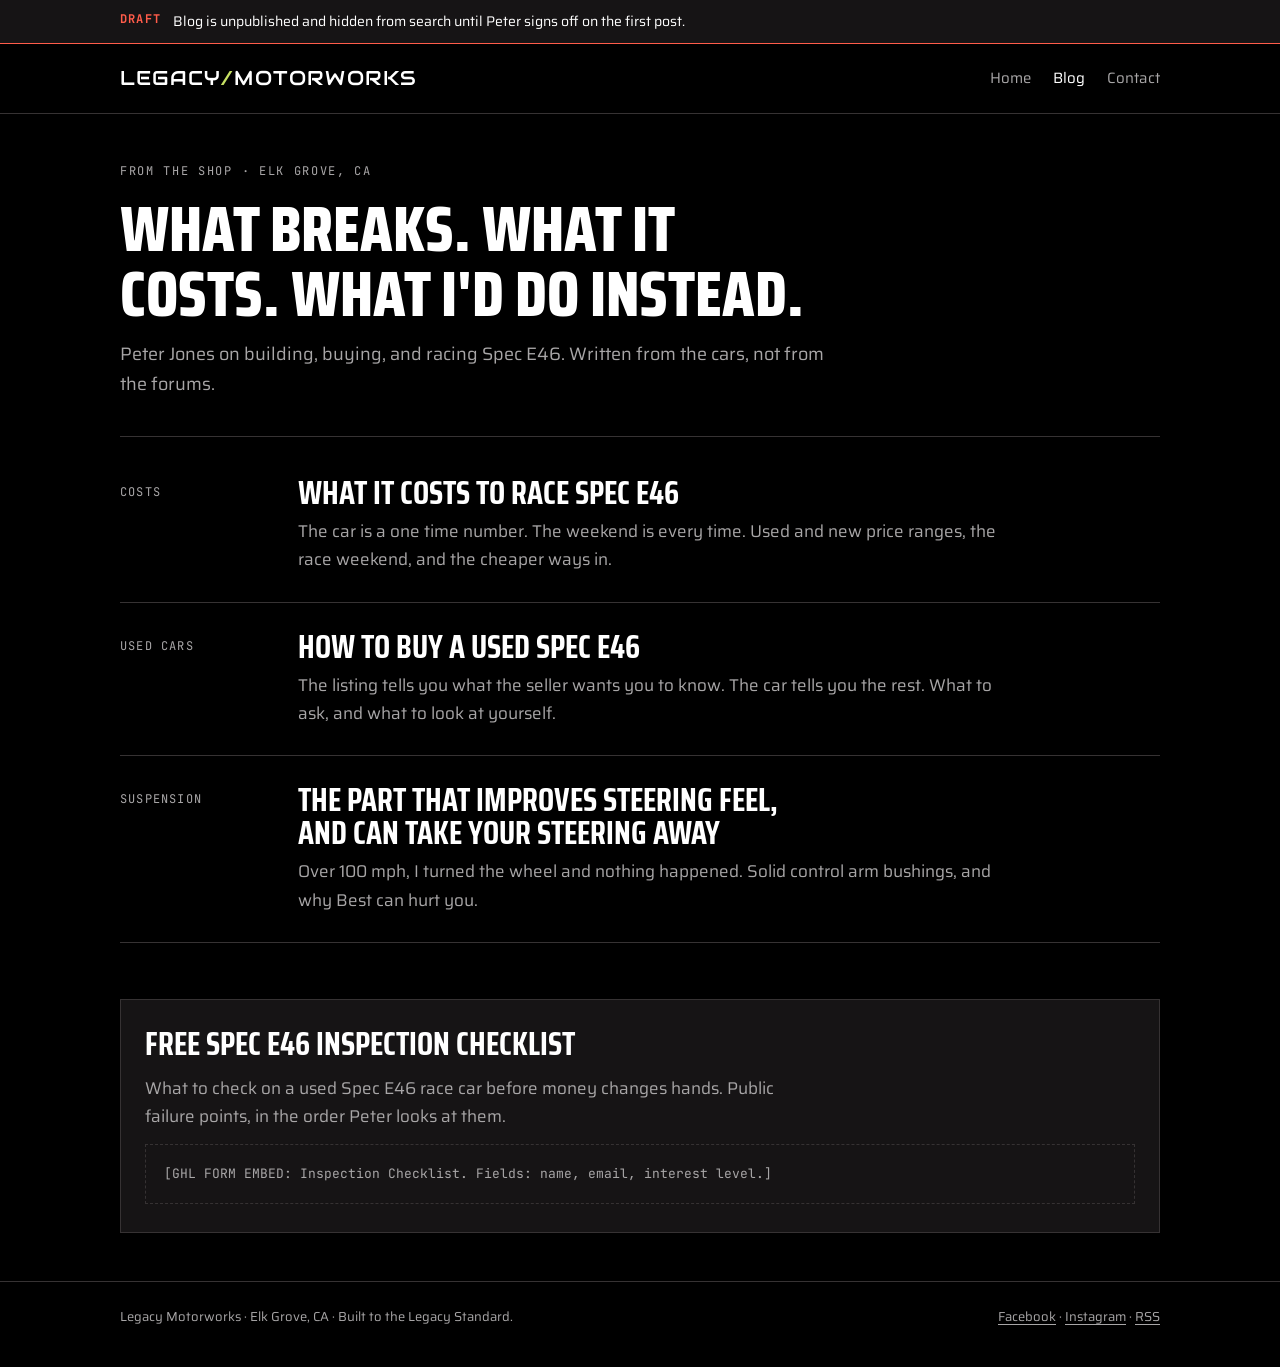
==== blog/index.html @ 2e7124ae "Add /blog: index, three Peter Jones drafts, template, feed, sitemap Static blog at legacy-motorworks" ====
<!doctype html>
<html lang="en">
<head>
<meta charset="utf-8">
<meta name="viewport" content="width=device-width, initial-scale=1, viewport-fit=cover">
<!-- DRAFT: remove this noindex line when the first post is signed off. -->
<meta name="robots" content="noindex, nofollow">
<title>Legacy Motorworks Blog</title>
<meta name="description" content="Peter Jones on building, buying, and racing Spec E46. What breaks, what it costs, and what he'd do instead.">
<link rel="canonical" href="https://legacy-motorworks.com/blog">
<meta property="og:type" content="website">
<meta property="og:title" content="Legacy Motorworks Blog">
<meta property="og:description" content="What breaks, what it costs, and what Peter would do instead.">
<meta property="og:url" content="https://legacy-motorworks.com/blog">
<meta property="og:site_name" content="Legacy Motorworks">
<link rel="alternate" type="application/rss+xml" title="Legacy Motorworks Blog" href="feed.xml">
<link rel="preconnect" href="https://fonts.googleapis.com">
<link rel="preconnect" href="https://fonts.gstatic.com" crossorigin>
<link rel="stylesheet" href="https://fonts.googleapis.com/css2?family=Audiowide&family=Saira+Condensed:wght@700;800&family=Saira:wght@400;600&family=JetBrains+Mono:wght@400;600&display=swap">
<link rel="stylesheet" href="blog.css">
<script type="application/ld+json">
{
  "@context": "https://schema.org",
  "@graph": [
    {
      "@type": "Blog",
      "@id": "https://legacy-motorworks.com/blog#blog",
      "name": "Legacy Motorworks Blog",
      "url": "https://legacy-motorworks.com/blog",
      "publisher": { "@id": "https://legacy-motorworks.com/#org" },
      "blogPost": [
        { "@id": "https://legacy-motorworks.com/blog/spec-e46-cost#post" },
        { "@id": "https://legacy-motorworks.com/blog/buying-a-used-spec-e46#post" },
        { "@id": "https://legacy-motorworks.com/blog/control-arm-bushings#post" }
      ]
    },
    {
      "@type": "Organization",
      "@id": "https://legacy-motorworks.com/#org",
      "name": "Legacy Motorworks",
      "url": "https://legacy-motorworks.com",
      "address": { "@type": "PostalAddress", "addressLocality": "Elk Grove", "addressRegion": "CA", "addressCountry": "US" },
      "sameAs": ["https://www.facebook.com/LegacyMotorworksCA", "https://www.instagram.com/legacymotorworksca"]
    }
  ]
}
</script>
</head>
<body>

<div class="draft"><div class="shell"><b>DRAFT</b><span>Blog is unpublished and hidden from search until Peter signs off on the first post.</span></div></div>

<header class="site-head"><div class="shell">
  <a class="mark" href="/">LEGACY<span>/</span>MOTORWORKS</a>
  <nav class="nav" aria-label="Main">
    <a href="/">Home</a>
    <a href="index.html" aria-current="page">Blog</a>
    <!-- VERIFY: contact page path on the live site -->
    <a href="/contact">Contact</a>
  </nav>
</div></header>

<main class="shell">
  <div class="hero">
    <div class="eyebrow">From the shop · Elk Grove, CA</div>
    <h1>What breaks. What it costs. What I'd do instead.</h1>
    <p>Peter Jones on building, buying, and racing Spec E46. Written from the cars, not from the forums.</p>
  </div>

  <div class="posts">
    <a class="card" href="spec-e46-cost.html">
      <div class="meta">Costs</div>
      <div class="body">
        <h2>What it costs to race Spec E46</h2>
        <p>The car is a one time number. The weekend is every time. Used and new price ranges, the race weekend, and the cheaper ways in.</p>
      </div>
    </a>
    <a class="card" href="buying-a-used-spec-e46.html">
      <div class="meta">Used cars</div>
      <div class="body">
        <h2>How to buy a used Spec E46</h2>
        <p>The listing tells you what the seller wants you to know. The car tells you the rest. What to ask, and what to look at yourself.</p>
      </div>
    </a>
    <a class="card" href="control-arm-bushings.html">
      <div class="meta">Suspension</div>
      <div class="body">
        <h2>The part that improves steering feel, and can take your steering away</h2>
        <p>Over 100 mph, I turned the wheel and nothing happened. Solid control arm bushings, and why Best can hurt you.</p>
      </div>
    </a>
  </div>

  <section class="signup" id="checklist" aria-labelledby="cl-h">
    <h2 id="cl-h">Free Spec E46 Inspection Checklist</h2>
    <p>What to check on a used Spec E46 race car before money changes hands. Public failure points, in the order Peter looks at them.</p>
    <div class="ghl-slot">[GHL FORM EMBED: Inspection Checklist. Fields: name, email, interest level.]</div>
  </section>
</main>

<footer class="site-foot"><div class="shell">
  <span>Legacy Motorworks · Elk Grove, CA · Built to the Legacy Standard.</span>
  <span><a href="https://www.facebook.com/LegacyMotorworksCA" rel="noopener">Facebook</a> · <a href="https://www.instagram.com/legacymotorworksca" rel="noopener">Instagram</a> · <a href="feed.xml">RSS</a></span>
</div></footer>

</body>
</html>
---- blog/blog.css ----
/* Legacy Motorworks blog. Built to legacy-motorworks.tokens.json v2.
   Dark canvas, volt as the spark only. Saira Condensed never below 20px. */
:root {
  --canvas: #000000;
  --surface: #161415;
  --raised: #1E1B1C;
  --graphite: #363233;
  --text: #FFFFFF;
  --ash: #A8A6A7;
  --volt: #C7E164;
  --warn: #FF5C4A;
  --f-mark: "Audiowide", "Saira Condensed", system-ui, sans-serif;
  --f-display: "Saira Condensed", "Arial Narrow", system-ui, sans-serif;
  --f-body: "Saira", system-ui, -apple-system, "Segoe UI", sans-serif;
  --f-mono: "JetBrains Mono", ui-monospace, "SFMono-Regular", Menlo, monospace;
  color-scheme: dark;
}
* { box-sizing: border-box; }
html { -webkit-text-size-adjust: 100%; }
body { background: var(--canvas); color: var(--text); font-family: var(--f-body); font-size: 17px; line-height: 1.65; margin: 0; }
a { color: var(--volt); text-underline-offset: 3px; }
a:focus-visible, button:focus-visible, input:focus-visible, select:focus-visible { outline: 2px solid var(--volt); outline-offset: 2px; }
img { max-width: 100%; height: auto; }

.shell { max-width: 1080px; margin: 0 auto; padding-inline: 20px; }

/* Header */
.site-head { border-bottom: 1px solid var(--graphite); }
.site-head .shell { display: flex; flex-wrap: wrap; gap: 12px 28px; align-items: center; justify-content: space-between; padding-block: 18px; }
.mark { font-family: var(--f-mark); font-size: 20px; letter-spacing: .06em; color: var(--text); text-decoration: none; }
.mark span { color: var(--volt); }
.nav { display: flex; flex-wrap: wrap; gap: 6px 22px; font-size: 15px; }
.nav a { color: var(--ash); text-decoration: none; }
.nav a:hover, .nav a[aria-current="page"] { color: var(--text); }

/* Draft banner: remove on publish */
.draft { background: var(--surface); border-bottom: 1px solid var(--warn); }
.draft .shell { padding-block: 10px; font-size: 14px; display: flex; gap: 12px; flex-wrap: wrap; }
.draft b { font-family: var(--f-mono); font-size: 12px; letter-spacing: .1em; color: var(--warn); }

.eyebrow { font-family: var(--f-mono); font-size: 12px; letter-spacing: .14em; text-transform: uppercase; color: var(--ash); }
h1, h2, h3 { font-family: var(--f-display); text-transform: uppercase; line-height: 1.02; text-wrap: balance; margin: 0; }
h1 { font-weight: 800; font-size: clamp(38px, 6.5vw, 64px); }
h2 { font-weight: 700; font-size: clamp(26px, 3.6vw, 32px); }
h3 { font-weight: 700; font-size: 22px; }

/* Index */
.hero { display: grid; gap: 14px; padding-block: 48px 36px; border-bottom: 1px solid var(--graphite); }
.hero p { margin: 0; max-width: 60ch; color: var(--ash); font-size: 18px; }
.posts { display: grid; padding-block: 12px 48px; }
.card { display: grid; grid-template-columns: 150px minmax(0, 1fr); gap: 8px 28px; padding-block: 28px; border-bottom: 1px solid var(--graphite); text-decoration: none; color: var(--text); }
.card:hover h2 { color: var(--volt); }
.card .meta { font-family: var(--f-mono); font-size: 12px; letter-spacing: .1em; color: var(--ash); text-transform: uppercase; padding-top: 6px; }
.card .body { display: grid; gap: 8px; }
.card p { margin: 0; color: var(--ash); max-width: 64ch; }
@media (max-width: 640px) { .card { grid-template-columns: 1fr; } }

/* Post */
.post-head { display: grid; gap: 16px; padding-block: 44px 28px; max-width: 760px; }
.byline { font-size: 15px; color: var(--ash); }
.byline strong { color: var(--text); font-weight: 600; }
.short { background: var(--surface); border-left: 3px solid var(--volt); padding: 18px 20px; max-width: 760px; display: grid; gap: 6px; }
.short .eyebrow { color: var(--volt); }
.short p { margin: 0; font-size: 18px; }
.prose { max-width: 68ch; padding-block: 12px 40px; }
.prose h2 { margin-top: 44px; margin-bottom: 4px; }
.prose p, .prose ul { margin: 14px 0 0; }
.prose ul { padding-left: 20px; display: grid; gap: 8px; }
.prose blockquote { margin: 22px 0 0; padding-left: 18px; border-left: 1px solid var(--graphite); color: var(--ash); font-style: italic; }
.prose .num { font-family: var(--f-mono); font-variant-numeric: tabular-nums; font-size: .95em; }
.pj { font-family: var(--f-mono); font-size: 13px; color: var(--warn); background: var(--raised); padding: 1px 6px; white-space: normal; }
.gbb { border: 1px solid var(--graphite); margin-top: 18px; }
.gbb div { display: grid; grid-template-columns: 90px minmax(0, 1fr); gap: 14px; padding: 14px 16px; border-bottom: 1px solid var(--graphite); }
.gbb div:last-child { border-bottom: 0; }
.gbb b { font-family: var(--f-mono); font-size: 12px; letter-spacing: .1em; color: var(--volt); padding-top: 4px; }
.price { border: 1px solid var(--graphite); margin-top: 18px; display: grid; grid-template-columns: minmax(0, 1fr) auto; }
.price div { padding: 11px 14px; border-bottom: 1px solid var(--graphite); }
.price div:nth-last-child(-n+2) { border-bottom: 0; }
.price .v { font-family: var(--f-mono); font-variant-numeric: tabular-nums; text-align: right; }
.src { font-size: 13px; color: var(--ash); margin-top: 8px !important; }

.author { border-top: 1px solid var(--graphite); padding-block: 28px; max-width: 760px; display: grid; gap: 8px; font-size: 15px; color: var(--ash); }
.author strong { color: var(--text); }

/* Checklist signup */
.signup { background: var(--surface); border: 1px solid var(--graphite); padding: 28px 24px; display: grid; gap: 14px; margin-block: 8px 48px; }
.signup p { margin: 0; color: var(--ash); max-width: 60ch; }
.ghl-slot { border: 1px dashed var(--graphite); padding: 18px; font-family: var(--f-mono); font-size: 13px; color: var(--ash); }
.cta { display: inline-block; font-family: var(--f-display); font-weight: 700; font-size: 20px; text-transform: uppercase; letter-spacing: .03em; background: var(--volt); color: var(--canvas); padding: 12px 20px; text-decoration: none; justify-self: start; }

.site-foot { border-top: 1px solid var(--graphite); }
.site-foot .shell { padding-block: 24px 40px; display: flex; flex-wrap: wrap; gap: 8px 24px; justify-content: space-between; font-size: 13px; color: var(--ash); }
.site-foot a { color: var(--ash); }

@media (prefers-reduced-motion: reduce) { * { transition: none !important; } }
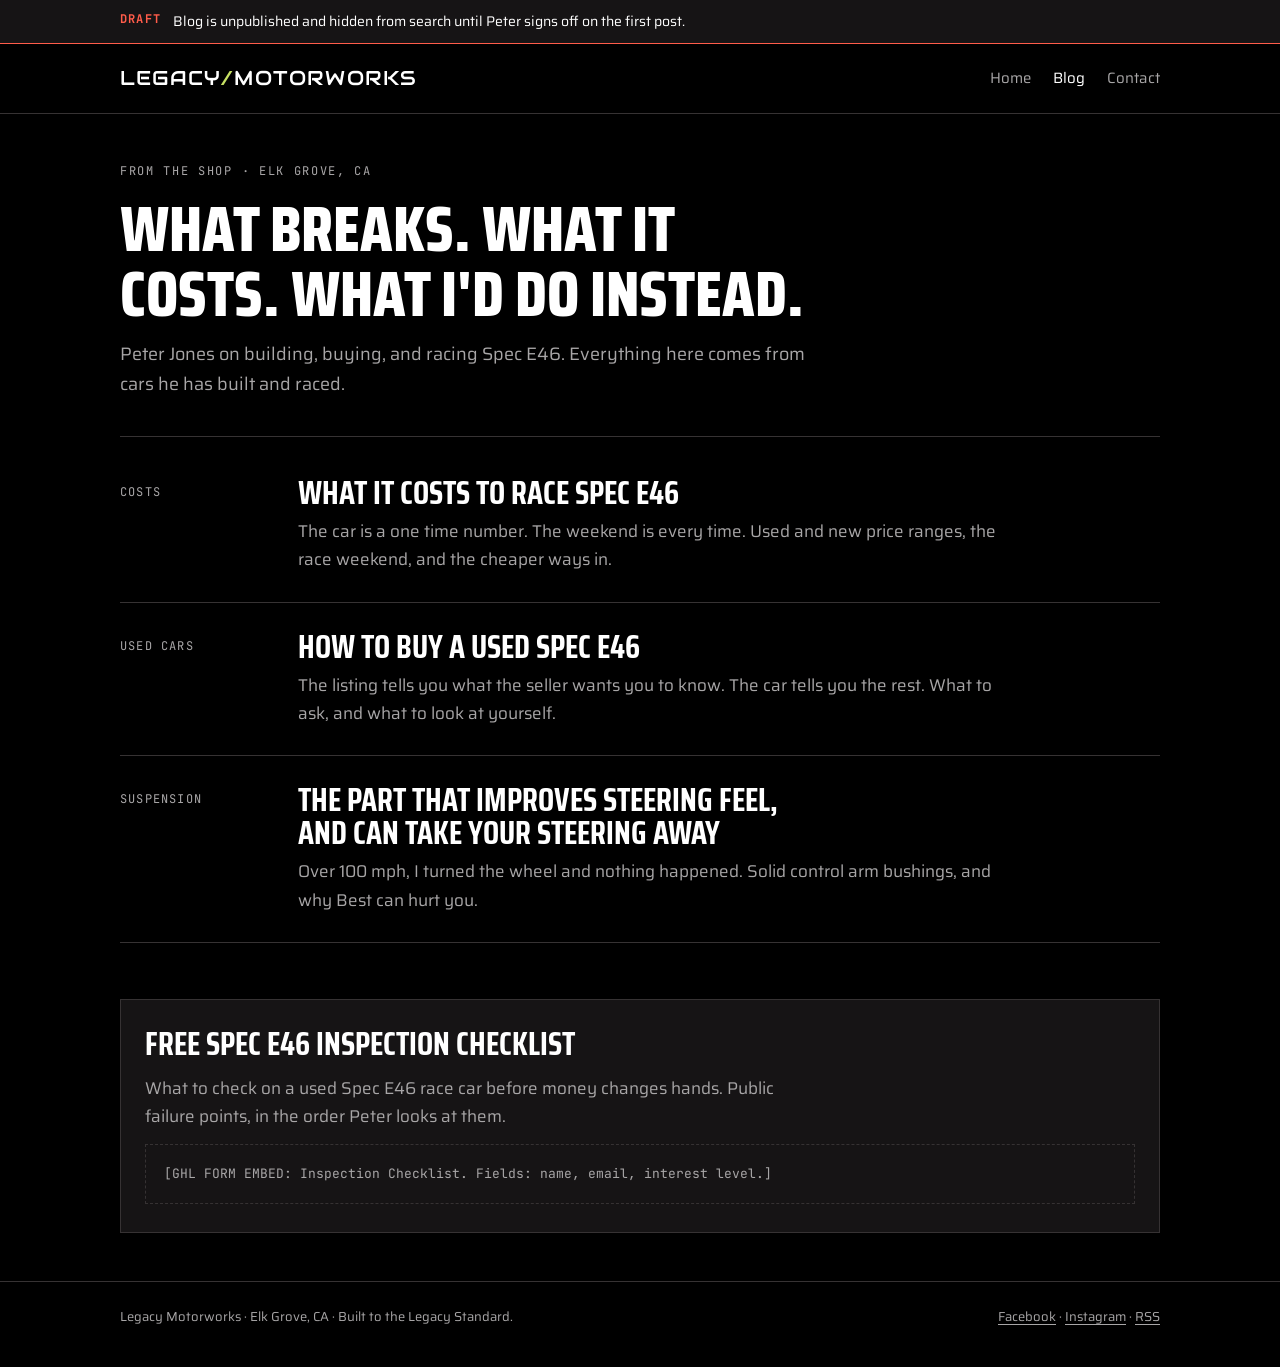
==== commit bd740c5b: "Replace forum jab on blog index with plain credential line Co-Authored-By: Claude Opus 5.5 <noreply@" ====
--- a/blog/index.html
+++ b/blog/index.html
@@ -51,12 +51,12 @@
 <div class="draft"><div class="shell"><b>DRAFT</b><span>Blog is unpublished and hidden from search until Peter signs off on the first post.</span></div></div>
 
 <header class="site-head"><div class="shell">
-  <a class="mark" href="/">LEGACY<span>/</span>MOTORWORKS</a>
+  <a class="mark" href="https://legacy-motorworks.com/">LEGACY<span>/</span>MOTORWORKS</a>
   <nav class="nav" aria-label="Main">
-    <a href="/">Home</a>
+    <a href="https://legacy-motorworks.com/">Home</a>
     <a href="index.html" aria-current="page">Blog</a>
     <!-- VERIFY: contact page path on the live site -->
-    <a href="/contact">Contact</a>
+    <a href="https://legacy-motorworks.com/contact">Contact</a>
   </nav>
 </div></header>
 
@@ -64,7 +64,7 @@
   <div class="hero">
     <div class="eyebrow">From the shop · Elk Grove, CA</div>
     <h1>What breaks. What it costs. What I'd do instead.</h1>
-    <p>Peter Jones on building, buying, and racing Spec E46. Written from the cars, not from the forums.</p>
+    <p>Peter Jones on building, buying, and racing Spec E46. Everything here comes from cars he has built and raced.</p>
   </div>
 
   <div class="posts">
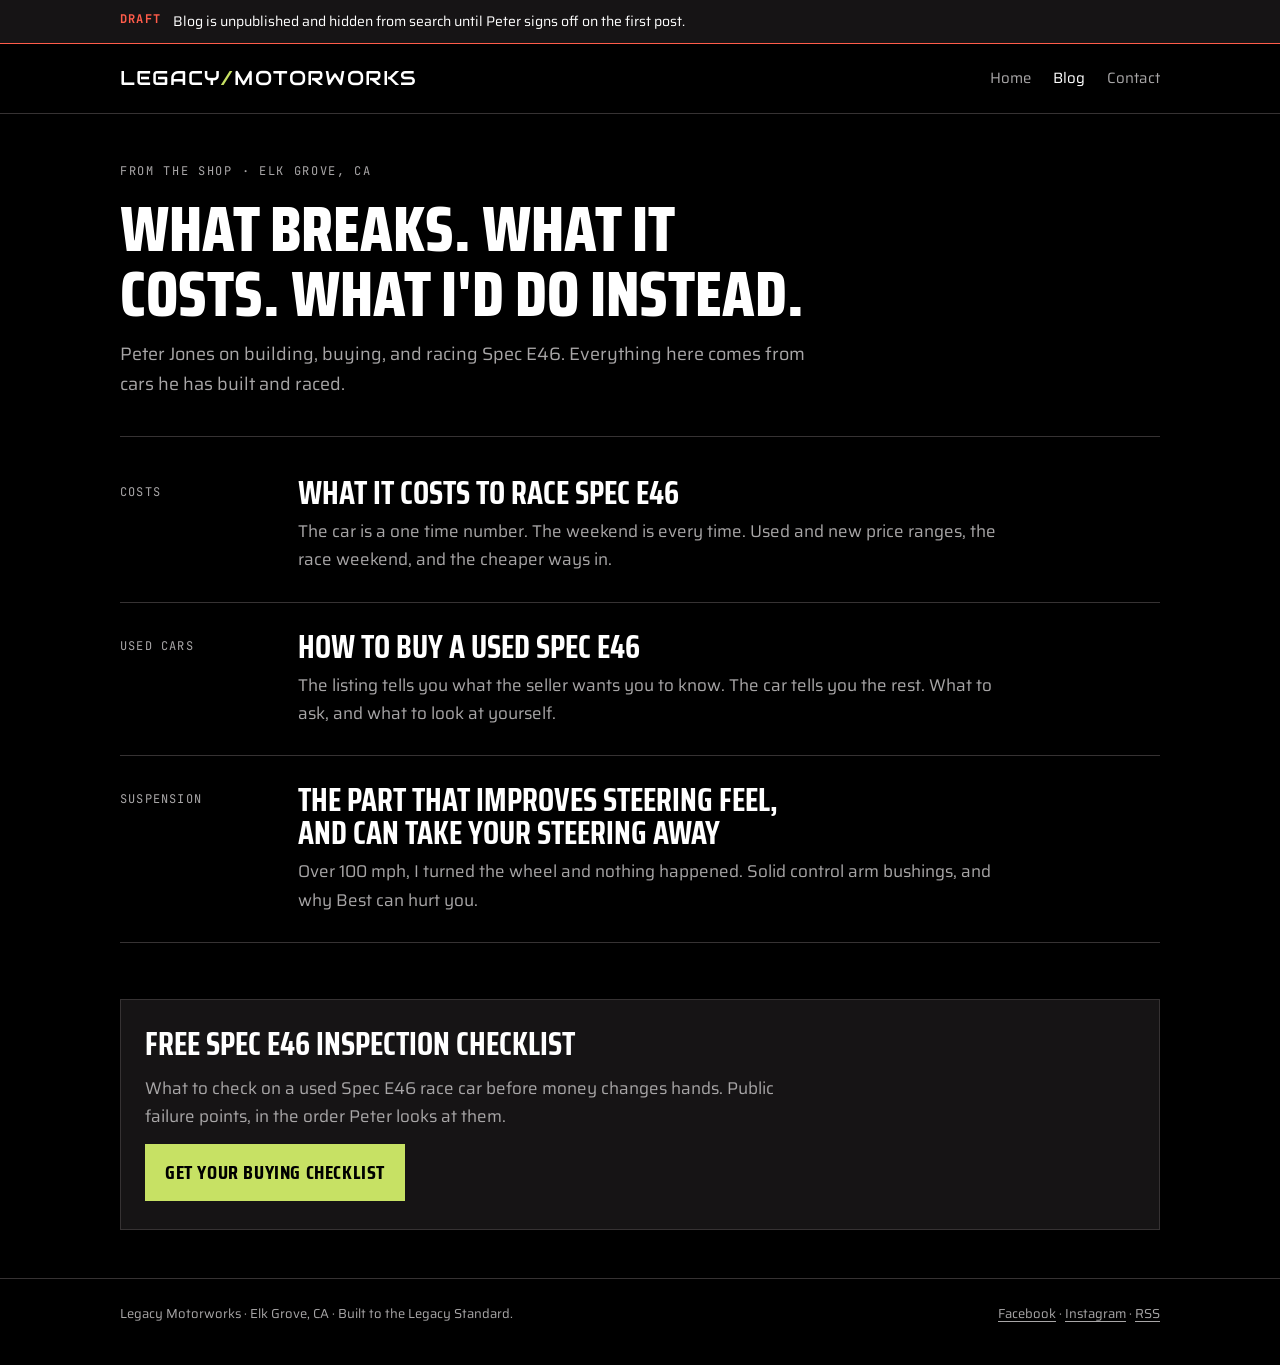
==== commit c96dbc43: "Add Inspection Checklist landing page and link every post to it /inspection-checklist is the single " ====
--- a/blog/index.html
+++ b/blog/index.html
@@ -94,7 +94,7 @@
   <section class="signup" id="checklist" aria-labelledby="cl-h">
     <h2 id="cl-h">Free Spec E46 Inspection Checklist</h2>
     <p>What to check on a used Spec E46 race car before money changes hands. Public failure points, in the order Peter looks at them.</p>
-    <div class="ghl-slot">[GHL FORM EMBED: Inspection Checklist. Fields: name, email, interest level.]</div>
+    <a class="cta" href="../inspection-checklist.html">Get your buying checklist</a>
   </section>
 </main>
 
